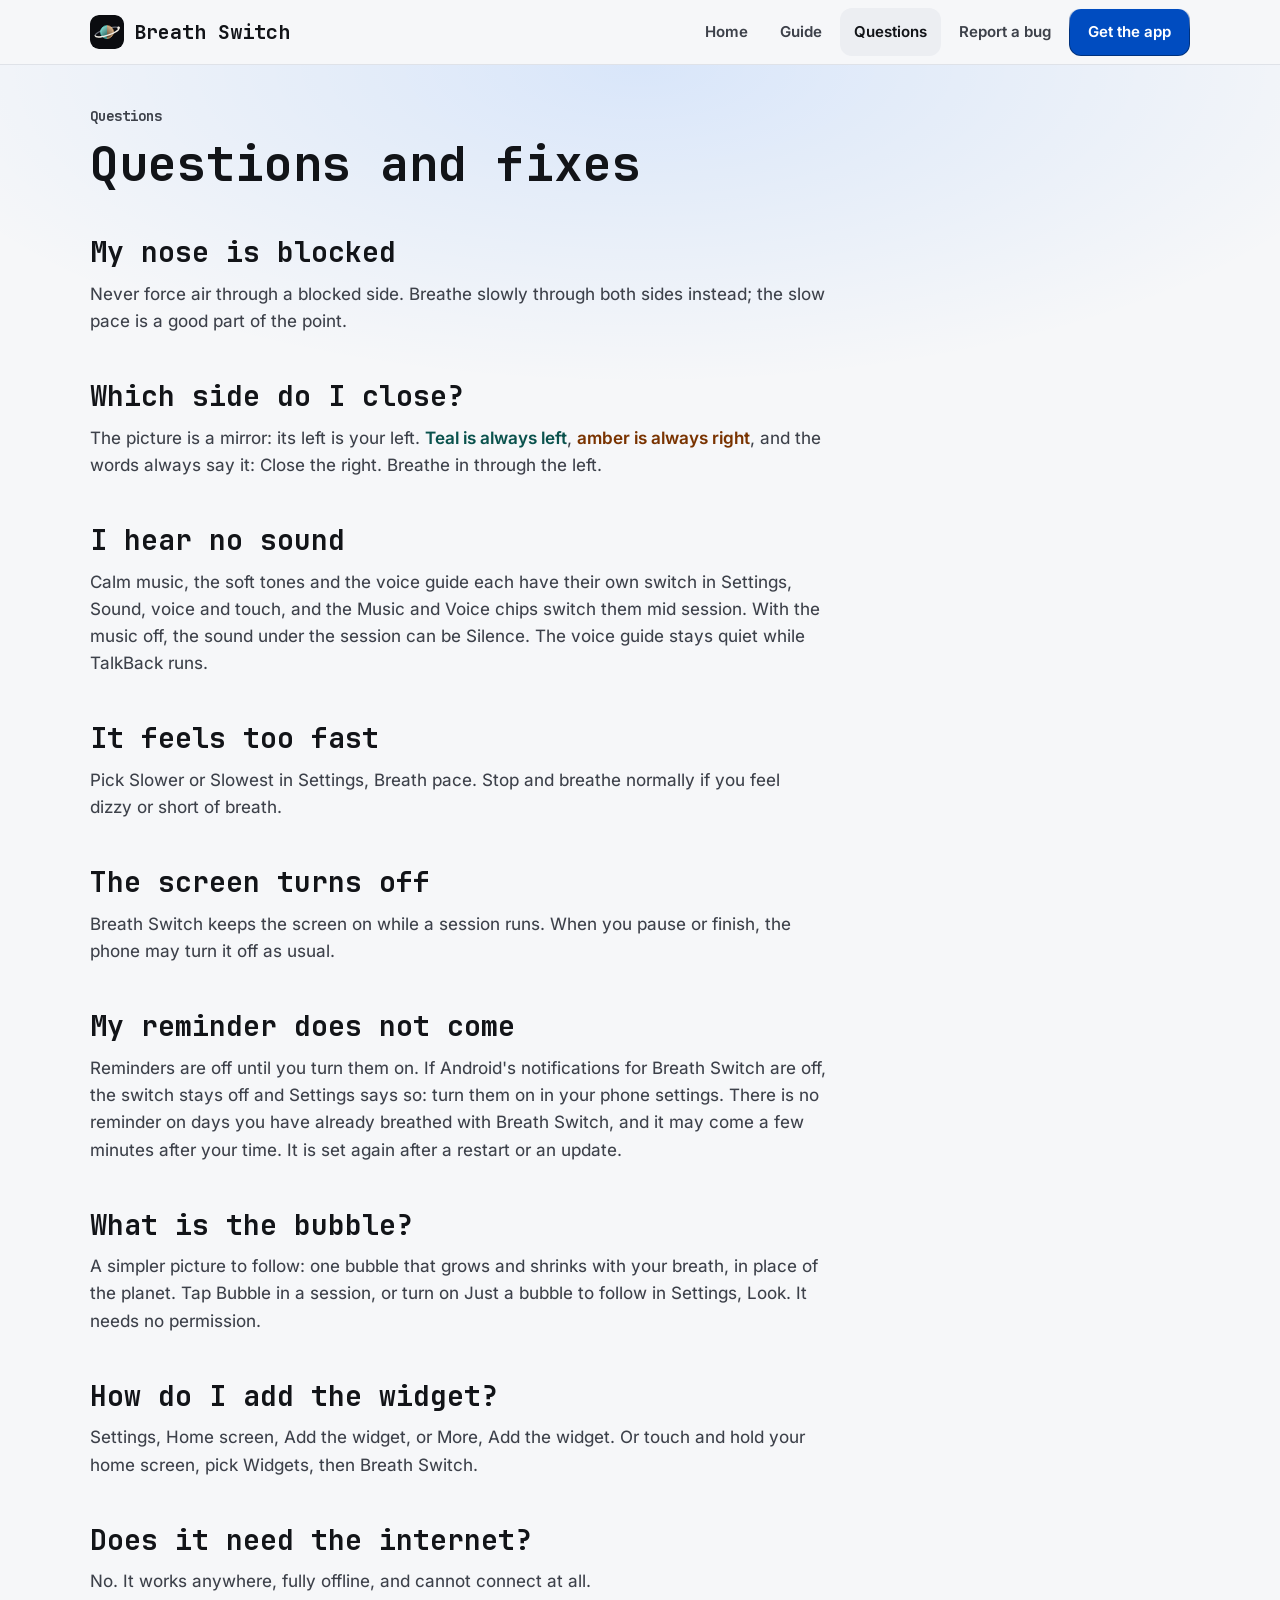
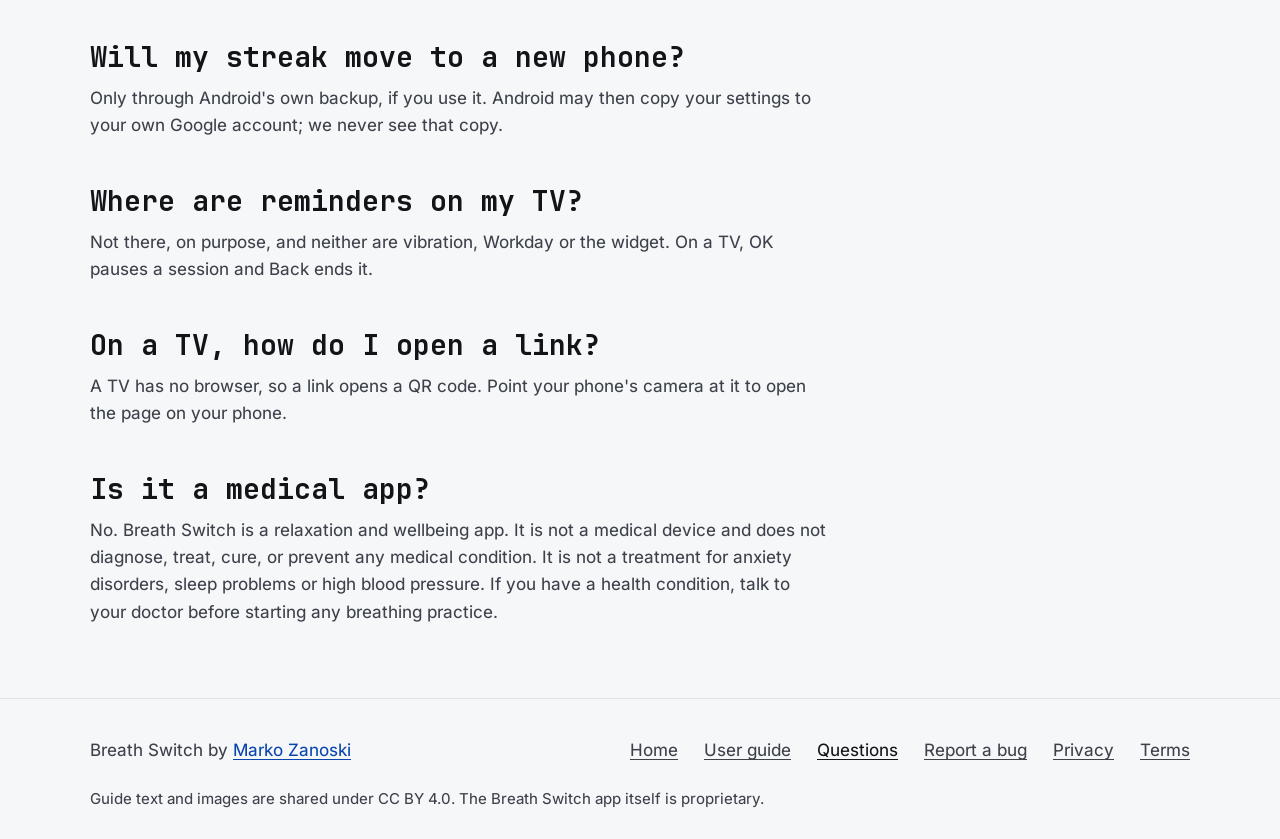
==== docs/faq.html @ 93f273fb "Breath Switch user guide and issue forms" ====
<!doctype html>
<html lang="en">
<head>
<meta charset="utf-8">
<meta name="viewport" content="width=device-width, initial-scale=1, viewport-fit=cover">
<title>Questions · Breath Switch user guide</title>
<meta name="description" content="Answers to common questions about Breath Switch, and what to try when something does not work.">
<meta name="theme-color" content="#f6f7f9" media="(prefers-color-scheme: light)">
<meta name="theme-color" content="#000000" media="(prefers-color-scheme: dark)">
<meta property="og:title" content="Questions · Breath Switch user guide">
<meta property="og:description" content="Answers to common questions about Breath Switch, and what to try when something does not work.">
<link rel="icon" href="img/icon.svg" type="image/svg+xml">
<link rel="preload" href="fonts/jetbrains-mono-bold.woff2" as="font" type="font/woff2" crossorigin>
<link rel="preload" href="fonts/inter-regular.woff2" as="font" type="font/woff2" crossorigin>
<style>:root {
color-scheme: light dark;
--zs-fill: #004cc0;
--zs-on-fill: #ffffff;
--zs-glow: #0068ff;
--zs-mono: "JetBrains Mono", ui-monospace, "SF Mono", Menlo, Consolas, monospace;
--zs-sans: "Inter", system-ui, -apple-system, "Segoe UI", Roboto, sans-serif;
--zs-fs: 1;
--zs-type-screen-title: calc(27px * var(--zs-fs));
--zs-type-app-bar-title: calc(22px * var(--zs-fs));
--zs-type-pro-headline: calc(22px * var(--zs-fs));
--zs-type-sheet-title: calc(18px * var(--zs-fs));
--zs-type-sheet-title-big: calc(22px * var(--zs-fs));
--zs-type-section-label: calc(13px * var(--zs-fs));
--zs-type-panel-value: calc(19px * var(--zs-fs));
--zs-type-number: calc(20px * var(--zs-fs));
--zs-type-version: calc(17px * var(--zs-fs));
--zs-type-body: calc(15px * var(--zs-fs));
--zs-type-key: calc(15px * var(--zs-fs));
--zs-type-key-main: calc(16px * var(--zs-fs));
--zs-type-header-key: calc(13px * var(--zs-fs));
--zs-type-item-name: calc(15px * var(--zs-fs));
--zs-type-feature-name: calc(15px * var(--zs-fs));
--zs-type-pitch: calc(14.5px * var(--zs-fs));
--zs-type-hint: calc(14px * var(--zs-fs));
--zs-type-small: calc(13.5px * var(--zs-fs));
--zs-type-feature-line: calc(13px * var(--zs-fs));
--zs-type-nav-label: calc(12.5px * var(--zs-fs));
--zs-type-chip: calc(12.5px * var(--zs-fs));
--zs-type-meta: calc(12.5px * var(--zs-fs));
--zs-type-axis: calc(12px * var(--zs-fs));
--zs-r-plate: 16px;
--zs-r-key: 14px;
--zs-r-key-focus-inner: 10px;
--zs-r-header-key: 12px;
--zs-r-icon-button: 12px;
--zs-r-row: 12px;
--zs-r-note: 12px;
--zs-r-theme-tile: 14px;
--zs-r-tile-preview: 9px;
--zs-r-feature-tile: 10px;
--zs-r-list-icon: 10px;
--zs-r-sheet-top: 24px;
--zs-r-grab: 4px;
--zs-r-pill: 999px;
--zs-r-chip: 999px;
--zs-r-switch: 999px;
--zs-key-h: 52px;
--zs-header-key-h: 48px;
--zs-touch: 48px;
--zs-row-h: 52px;
--zs-item-h: 56px;
--zs-nav-item-h: 56px;
--zs-pill-w: 60px;
--zs-pill-h: 32px;
--zs-pro-row-h: 60px;
--zs-content-max: 1100px;
--zs-press-ms: 70ms;
--zs-release-ms: 140ms;
--zs-look-ms: 250ms;
--zs-pill-ms: 200ms;
--zs-s0: 2px;
--zs-s1: 4px;
--zs-s2: 6px;
--zs-s3: 8px;
--zs-s4: 10px;
--zs-s5: 12px;
--zs-s6: 14px;
--zs-s7: 16px;
--zs-s8: 18px;
--zs-s9: 22px;
--zs-s10: 26px;
--zs-s11: 28px;
--zs-s12: 32px;
--zs-s13: 48px;
--zs-ground: #f6f7f9;
--zs-plate: #ffffff;
--zs-well: #eceef2;
--zs-line: #dfe2e8;
--zs-edge: #7b808c;
--zs-bevel: #ffffff;
--zs-text: #121418;
--zs-soft: #3d414a;
--zs-blue: #0a45ad;
--zs-on-blue: #ffffff;
--zs-ok: #0a5530;
--zs-warn: #5c3a00;
--zs-bad: #931313;
--zs-scrim: rgba(18,20,24,.38);
--zs-chosen: #e8f0ff;
--zs-on-chosen: #0a3f9e;
--zs-risky-fill: #fde8e7;
--zs-risky-text: #8a1010;
--zs-risky-line: #d42a20;
--zs-live-dot: #1a7f4b;
}
@media (prefers-color-scheme: dark) {
:root:not([data-look]), :root[data-look="auto"] {
--zs-ground: #000000;
--zs-plate: #0d0d10;
--zs-well: #16171b;
--zs-line: #24252b;
--zs-edge: #646771;
--zs-bevel: #34363e;
--zs-text: #ffffff;
--zs-soft: #b6b8c0;
--zs-blue: #7aaeff;
--zs-on-blue: #04132e;
--zs-ok: #6fdc9b;
--zs-warn: #f2c06b;
--zs-bad: #ff9d97;
--zs-scrim: rgba(0,0,0,.6);
--zs-chosen: #0a2350;
--zs-on-chosen: #ffffff;
--zs-risky-fill: #2a0d10;
--zs-risky-text: #ffb4ae;
--zs-risky-line: #ff5a4f;
--zs-live-dot: #3ecf8e;
}
}
:root[data-look="light"] {
color-scheme: light;
--zs-ground: #f6f7f9;
--zs-plate: #ffffff;
--zs-well: #eceef2;
--zs-line: #dfe2e8;
--zs-edge: #7b808c;
--zs-bevel: #ffffff;
--zs-text: #121418;
--zs-soft: #3d414a;
--zs-blue: #0a45ad;
--zs-on-blue: #ffffff;
--zs-ok: #0a5530;
--zs-warn: #5c3a00;
--zs-bad: #931313;
--zs-scrim: rgba(18,20,24,.38);
--zs-chosen: #e8f0ff;
--zs-on-chosen: #0a3f9e;
--zs-risky-fill: #fde8e7;
--zs-risky-text: #8a1010;
--zs-risky-line: #d42a20;
--zs-live-dot: #1a7f4b;
}
:root[data-look="dark"] {
color-scheme: dark;
--zs-ground: #111215;
--zs-plate: #18191d;
--zs-well: #1f2126;
--zs-line: #2a2c33;
--zs-edge: #6c707b;
--zs-bevel: #3a3d46;
--zs-text: #eceef2;
--zs-soft: #b5b8c1;
--zs-blue: #86b6ff;
--zs-on-blue: #04132e;
--zs-ok: #6fdc9b;
--zs-warn: #f2c06b;
--zs-bad: #ff9d97;
--zs-scrim: rgba(0,0,0,.55);
--zs-chosen: #0a2350;
--zs-on-chosen: #ffffff;
--zs-risky-fill: #2a0d10;
--zs-risky-text: #ffb4ae;
--zs-risky-line: #ff5a4f;
--zs-live-dot: #3ecf8e;
}
:root[data-look="black"] {
color-scheme: dark;
--zs-ground: #000000;
--zs-plate: #0d0d10;
--zs-well: #16171b;
--zs-line: #24252b;
--zs-edge: #646771;
--zs-bevel: #34363e;
--zs-text: #ffffff;
--zs-soft: #b6b8c0;
--zs-blue: #7aaeff;
--zs-on-blue: #04132e;
--zs-ok: #6fdc9b;
--zs-warn: #f2c06b;
--zs-bad: #ff9d97;
--zs-scrim: rgba(0,0,0,.6);
--zs-chosen: #0a2350;
--zs-on-chosen: #ffffff;
--zs-risky-fill: #2a0d10;
--zs-risky-text: #ffb4ae;
--zs-risky-line: #ff5a4f;
--zs-live-dot: #3ecf8e;
}
@media (prefers-reduced-motion: reduce) { :root { --zs-press-ms: 0ms; --zs-release-ms: 0ms; --zs-look-ms: 0ms; --zs-pill-ms: 0ms; } }
@font-face { font-family: Inter; src: url(fonts/inter-regular.woff2) format("woff2"); font-weight: 400; font-display: swap; }
@font-face { font-family: Inter; src: url(fonts/inter-semibold.woff2) format("woff2"); font-weight: 600; font-display: swap; }
@font-face { font-family: "JetBrains Mono"; src: url(fonts/jetbrains-mono-bold.woff2) format("woff2"); font-weight: 700; font-display: swap; }
:root, :root[data-look="light"] { --bs-left: #0a524d; --bs-right: #793300; }
@media (prefers-color-scheme: dark) { :root:not([data-look]), :root[data-look="auto"] { --bs-left: #7cf0e2; --bs-right: #ffc78a; } }
.left { color: var(--bs-left); font-weight: 600; }
.right { color: var(--bs-right); font-weight: 600; }
* { box-sizing: border-box; }
html { background: var(--zs-ground); scroll-behavior: smooth; -webkit-text-size-adjust: 100%; }
@media (prefers-reduced-motion: reduce) { html { scroll-behavior: auto; } }
body { margin: 0; color: var(--zs-text); background: var(--zs-ground); font: 400 1.0625rem/1.6 var(--zs-sans); -webkit-font-smoothing: antialiased; }
img, svg { display: block; max-width: 100%; }
a { color: var(--zs-blue); text-underline-offset: .2em; }
a:hover { text-decoration-thickness: 2px; }
:focus-visible { outline: 2px solid var(--zs-glow); outline-offset: 3px; border-radius: var(--zs-r-row); }
.skip { position: absolute; left: -999px; top: 8px; z-index: 20; background: var(--zs-fill); color: var(--zs-on-fill); padding: 12px 18px; border-radius: var(--zs-r-key); font-weight: 600; }
.skip:focus { left: 12px; }
.wrap { width: min(var(--zs-content-max), 100% - 40px); margin-inline: auto; }
h1, h2, .lbl { font-family: var(--zs-mono); font-weight: 700; letter-spacing: 0; margin: 0; }
h1, h2, h3 { text-wrap: balance; }
p, li, dd { text-wrap: pretty; }
h1 { font-size: clamp(2rem, 5.2vw, 3rem); line-height: 1.12; }
h2 { font-size: clamp(1.375rem, 3vw, 1.75rem); line-height: 1.2; margin: 44px 0 12px; }
h3, .h3 { font: 600 1.125rem/1.35 var(--zs-sans); margin: 0; }
.lbl { font-size: .875rem; color: var(--zs-soft); margin: 0 0 10px; }
p { margin: 0; }
p + p { margin-top: 12px; }
.bar { position: sticky; top: 0; z-index: 10; background: var(--zs-ground); border-bottom: 1px solid var(--zs-line); padding-top: env(safe-area-inset-top, 0px); }
.bar .wrap { display: flex; flex-wrap: wrap; align-items: center; justify-content: space-between; gap: 0 12px; min-height: 64px; padding-block: 8px; }
.brand { display: flex; align-items: center; gap: 10px; min-height: 48px; color: var(--zs-text); text-decoration: none; font: 700 1.25rem/1 var(--zs-mono); white-space: nowrap; }
.brand img { width: 34px; height: 34px; border-radius: 9px; }
.bar nav { display: flex; align-items: center; gap: 4px; }
.bar nav a { display: inline-flex; align-items: center; min-height: 48px; padding: 0 14px; border-radius: var(--zs-r-row); color: var(--zs-soft); font-weight: 600; font-size: .9375rem; text-decoration: none; white-space: nowrap; }
.bar nav a:hover, .bar nav a[aria-current] { color: var(--zs-text); background: var(--zs-well); }
@media (max-width: 760px) { .hide-s { display: none !important; } }
.key { display: inline-flex; align-items: center; justify-content: center; gap: 10px; min-height: var(--zs-key-h); padding: 0 22px; border-radius: var(--zs-r-key); border: 1px solid transparent; font: 600 1rem/1.2 var(--zs-sans); text-decoration: none; text-align: center; cursor: pointer; transition: transform var(--zs-release-ms) ease, filter var(--zs-release-ms) ease; }
.key:active { transform: scale(.97); transition-duration: var(--zs-press-ms); }
.key.filled, .bar nav a.key { color: var(--zs-on-fill); background: linear-gradient(var(--zs-fill), var(--zs-fill)) padding-box, linear-gradient(to bottom, rgba(255,255,255,.32), color-mix(in srgb, var(--zs-fill) 65%, #000) 45%) border-box; }
.key.filled:hover, .bar nav a.key:hover { color: var(--zs-on-fill); filter: brightness(1.08); }
.bar nav a.key { min-height: 48px; padding: 0 18px; border-radius: var(--zs-r-header-key); }
.key.tonal { color: var(--zs-text); background: linear-gradient(var(--zs-well), var(--zs-well)) padding-box, linear-gradient(to bottom, var(--zs-bevel), var(--zs-line) 45%) border-box; }
.keys { display: grid; gap: 10px; margin-top: 28px; max-width: 34rem; }
@media (min-width: 35em) { .keys { grid-auto-flow: column; grid-auto-columns: minmax(0, 1fr); } }
.plate { background: var(--zs-plate); border: 1px solid var(--zs-line); border-radius: var(--zs-r-plate); box-shadow: 0 1px 0 var(--zs-bevel) inset; }
.page { position: relative; isolation: isolate; padding-block: 40px 72px; }
.page::before { content: ""; position: absolute; inset: 0 0 auto; height: 320px; z-index: -1; pointer-events: none; background: radial-gradient(60% 100% at 50% 0%, color-mix(in srgb, var(--zs-glow) 12%, transparent), transparent); }
.lede { margin-top: 16px; max-width: 40rem; color: var(--zs-soft); font-size: clamp(1.0625rem, 1.8vw, 1.25rem); }
.doc { max-width: 46rem; overflow-wrap: break-word; }
.doc p, .doc li { color: var(--zs-soft); }
.doc strong, .doc b { color: var(--zs-text); font-weight: 600; }
.doc ul, .doc ol { padding-left: 1.3em; }
.doc li + li { margin-top: 6px; }
dl.rows { margin: 16px 0 0; padding: 4px 0; }
dl.rows > div { padding: 14px 18px; }
dl.rows > div + div { border-top: 1px solid var(--zs-line); }
dl.rows dt { font-weight: 600; color: var(--zs-text); }
dl.rows dd { margin: 2px 0 0; color: var(--zs-soft); }
.with-shot { display: grid; grid-template-columns: minmax(0, 1fr); gap: 24px; align-items: start; }
@media (min-width: 840px) { .with-shot { grid-template-columns: minmax(0, 1fr) 260px; gap: 56px; } .with-shot > figure { position: sticky; top: 88px; margin-top: 44px; } }
figure { margin: 0; }
figure img { width: 100%; height: auto; aspect-ratio: 9 / 20; border-radius: 20px; border: 1px solid var(--zs-line); background: var(--zs-plate); }
.with-shot > figure { max-width: 260px; }
figcaption { margin-top: 10px; font-weight: 600; }
figcaption span { display: block; font-weight: 400; color: var(--zs-soft); font-size: .9375rem; }
.shots { display: grid; gap: 16px; grid-template-columns: repeat(2, minmax(0, 1fr)); margin: 32px 0 0; padding: 0; list-style: none; }
@media (min-width: 840px) { .shots { grid-template-columns: repeat(4, minmax(0, 1fr)); gap: 24px; } }
figure.tv img { aspect-ratio: 16 / 9; border-radius: 14px; }
.tvshots { display: grid; gap: 20px; grid-template-columns: minmax(0, 1fr); margin: 24px 0 0; padding: 0; list-style: none; }
@media (min-width: 640px) { .tvshots { grid-template-columns: repeat(2, minmax(0, 1fr)); } }
.cards { display: grid; gap: 12px; margin-top: 24px; }
@media (min-width: 840px) { .cards { grid-template-columns: 1fr 1fr; } }
.card { padding: 22px; display: flex; flex-direction: column; gap: 6px; }
.card p { color: var(--zs-soft); }
.card .key { margin-top: auto; align-self: start; }
.card p:last-of-type { margin-bottom: 14px; }
.mail { color: var(--zs-text); }
.sr { position: absolute; width: 1px; height: 1px; overflow: hidden; clip-path: inset(50%); white-space: nowrap; }
footer { border-top: 1px solid var(--zs-line); padding: 28px 0 calc(28px + env(safe-area-inset-bottom, 0px)); color: var(--zs-soft); }
footer .wrap { display: flex; flex-wrap: wrap; gap: 12px 24px; justify-content: space-between; align-items: center; }
footer nav { display: flex; flex-wrap: wrap; gap: 2px; margin-inline: -12px; }
footer nav a { display: inline-flex; align-items: center; min-height: 48px; padding: 0 12px; color: var(--zs-soft); border-radius: var(--zs-r-row); }
footer nav a:hover, footer nav a[aria-current] { color: var(--zs-text); }
footer .lic { flex-basis: 100%; font-size: .9375rem; }
@media (min-width: 2200px) { html { font-size: 130%; } .wrap { width: min(1600px, 100% - 96px); } }
@media (min-width: 3200px) { html { font-size: 180%; } .wrap { width: min(2400px, 100% - 160px); } }
@media (prefers-reduced-motion: reduce) { .key { transition: none; } .key:active { transform: none; } }</style>
</head>
<body>
<a class="skip" href="#main">Skip to content</a>
<header class="bar">
  <div class="wrap">
    <a class="brand" href="index.html"><img src="img/icon.svg" alt="" width="34" height="34"><span>Breath Switch</span></a>
    <nav aria-label="Guide pages"><a class="hide-s" href="index.html">Home</a><a class="hide-s" href="guide.html">Guide</a><a class="hide-s" href="faq.html" aria-current="page">Questions</a><a class="hide-s" href="report.html">Report a bug</a><a class="key" href="https://play.google.com/store/apps/details?id=com.zanoshky.breathswitch">Get the app</a></nav>
  </div>
</header>
<main id="main" class="page">
  <div class="wrap">

    <div class="doc">
    <p class="lbl">Questions</p>
    <h1>Questions and fixes</h1>

    <h2>My nose is blocked</h2>
    <p>Never force air through a blocked side. Breathe slowly through both sides instead; the slow pace is a good part of the point.</p>

    <h2>Which side do I close?</h2>
    <p>The picture is a mirror: its left is your left. <span class="left">Teal is always left</span>, <span class="right">amber is always right</span>, and the words always say it: Close the right. Breathe in through the left.</p>

    <h2>I hear no sound</h2>
    <p>Calm music, the soft tones and the voice guide each have their own switch in Settings, Sound, voice and touch, and the Music and Voice chips switch them mid session. With the music off, the sound under the session can be Silence. The voice guide stays quiet while TalkBack runs.</p>

    <h2>It feels too fast</h2>
    <p>Pick Slower or Slowest in Settings, Breath pace. Stop and breathe normally if you feel dizzy or short of breath.</p>

    <h2>The screen turns off</h2>
    <p>Breath Switch keeps the screen on while a session runs. When you pause or finish, the phone may turn it off as usual.</p>

    <h2>My reminder does not come</h2>
    <p>Reminders are off until you turn them on. If Android's notifications for Breath Switch are off, the switch stays off and Settings says so: turn them on in your phone settings. There is no reminder on days you have already breathed with Breath Switch, and it may come a few minutes after your time. It is set again after a restart or an update.</p>

    <h2>What is the bubble?</h2>
    <p>A simpler picture to follow: one bubble that grows and shrinks with your breath, in place of the planet. Tap Bubble in a session, or turn on Just a bubble to follow in Settings, Look. It needs no permission.</p>

    <h2>How do I add the widget?</h2>
    <p>Settings, Home screen, Add the widget, or More, Add the widget. Or touch and hold your home screen, pick Widgets, then Breath Switch.</p>

    <h2>Does it need the internet?</h2>
    <p>No. It works anywhere, fully offline, and cannot connect at all.</p>

    <h2>Will my streak move to a new phone?</h2>
    <p>Only through Android's own backup, if you use it. Android may then copy your settings to your own Google account; we never see that copy.</p>

    <h2>Where are reminders on my TV?</h2>
    <p>Not there, on purpose, and neither are vibration, Workday or the widget. On a TV, OK pauses a session and Back ends it.</p>

    <h2>On a TV, how do I open a link?</h2>
    <p>A TV has no browser, so a link opens a QR code. Point your phone's camera at it to open the page on your phone.</p>

    <h2>Is it a medical app?</h2>
    <p>No. Breath Switch is a relaxation and wellbeing app. It is not a medical device and does not diagnose, treat, cure, or prevent any medical condition. It is not a treatment for anxiety disorders, sleep problems or high blood pressure. If you have a health condition, talk to your doctor before starting any breathing practice.</p>
    </div>

  </div>
</main>
<footer>
  <div class="wrap">
    <span>Breath Switch by <a href="https://zanoski.com">Marko Zanoski</a></span>
    <nav aria-label="Footer"><a href="https://breathswitch.zanoski.com">Home</a><a href="index.html">User guide</a><a href="faq.html" aria-current="page">Questions</a><a href="report.html">Report a bug</a><a href="https://breathswitch.zanoski.com/privacy">Privacy</a><a href="https://breathswitch.zanoski.com/terms">Terms</a></nav>
    <p class="lic">Guide text and images are shared under CC BY 4.0. The Breath Switch app itself is proprietary.</p>
  </div>
</footer>
</body>
</html>
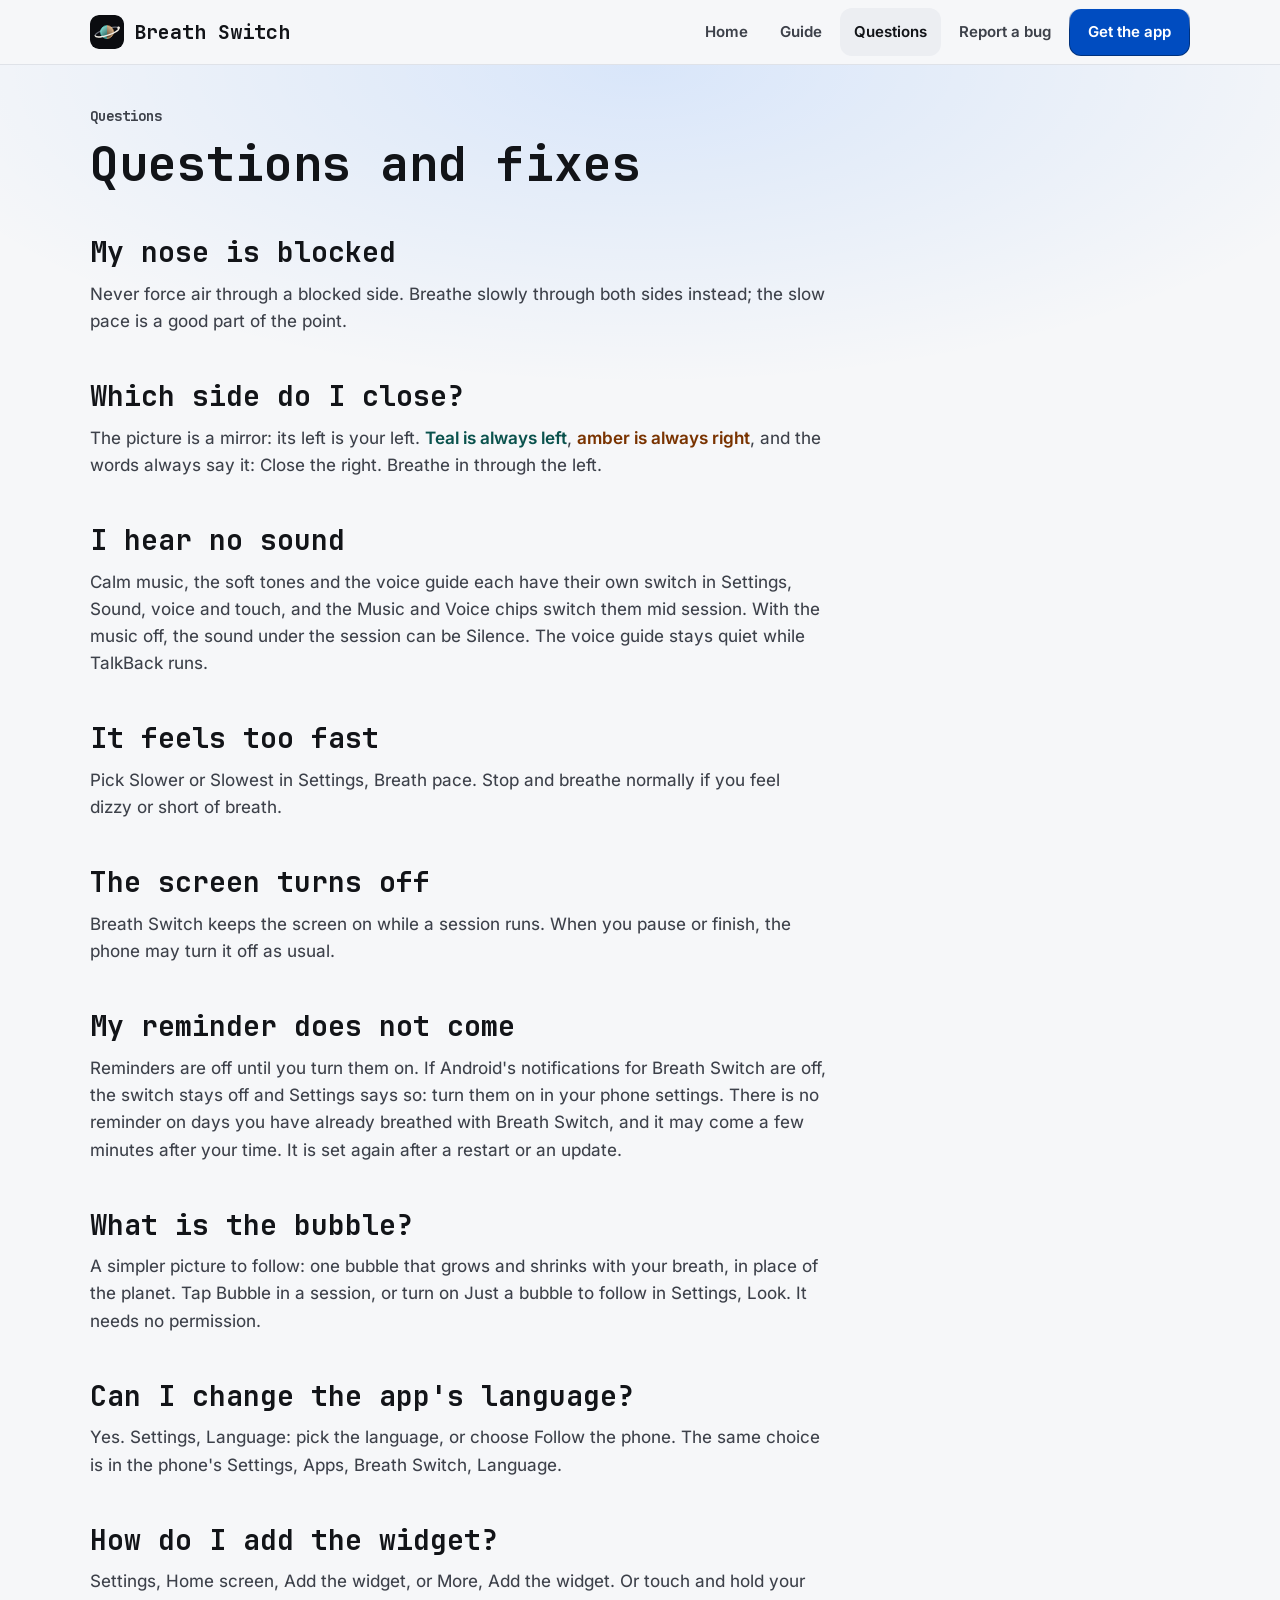
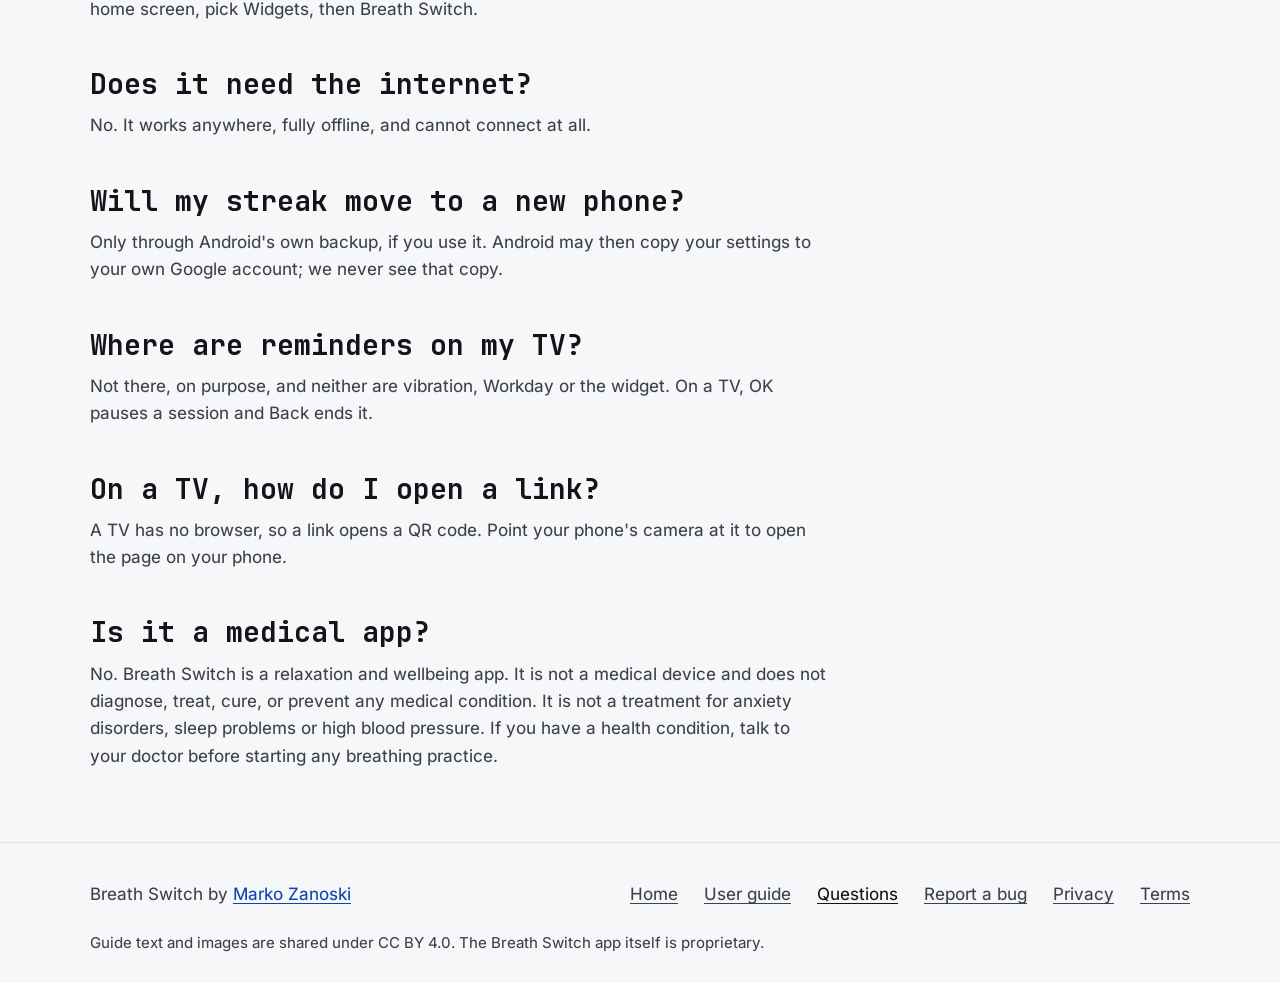
==== commit 87b5f07e: "Guide: Settings, Language row and a question on changing the app's language (1.15)" ====
--- a/docs/faq.html
+++ b/docs/faq.html
@@ -294,7 +294,7 @@
 <header class="bar">
   <div class="wrap">
     <a class="brand" href="index.html"><img src="img/icon.svg" alt="" width="34" height="34"><span>Breath Switch</span></a>
-    <nav aria-label="Guide pages"><a class="hide-s" href="index.html">Home</a><a class="hide-s" href="guide.html">Guide</a><a class="hide-s" href="faq.html" aria-current="page">Questions</a><a class="hide-s" href="report.html">Report a bug</a><a class="key" href="https://play.google.com/store/apps/details?id=com.zanoshky.breathswitch">Get the app</a></nav>
+    <nav aria-label="Guide pages"><a class="hide-s" href="index.html">Home</a><a class="hide-s" href="guide.html">Guide</a><a class="hide-s" href="faq.html" aria-current="page">Questions</a><a class="hide-s" href="report.html">Report a bug</a><a class="key" href="https://play.google.com/store/apps/details?id=com.zanoshky.breathswitch&amp;referrer=utm_source%3Dgithub-guide%26utm_medium%3Dreferral%26utm_campaign%3Dbreath-switch-2026-11">Get the app</a></nav>
   </div>
 </header>
 <main id="main" class="page">
@@ -325,6 +325,8 @@
     <h2>What is the bubble?</h2>
     <p>A simpler picture to follow: one bubble that grows and shrinks with your breath, in place of the planet. Tap Bubble in a session, or turn on Just a bubble to follow in Settings, Look. It needs no permission.</p>
 
+    <h2>Can I change the app's language?</h2>
+    <p>Yes. Settings, Language: pick the language, or choose Follow the phone. The same choice is in the phone's Settings, Apps, Breath Switch, Language.</p>
     <h2>How do I add the widget?</h2>
     <p>Settings, Home screen, Add the widget, or More, Add the widget. Or touch and hold your home screen, pick Widgets, then Breath Switch.</p>
 
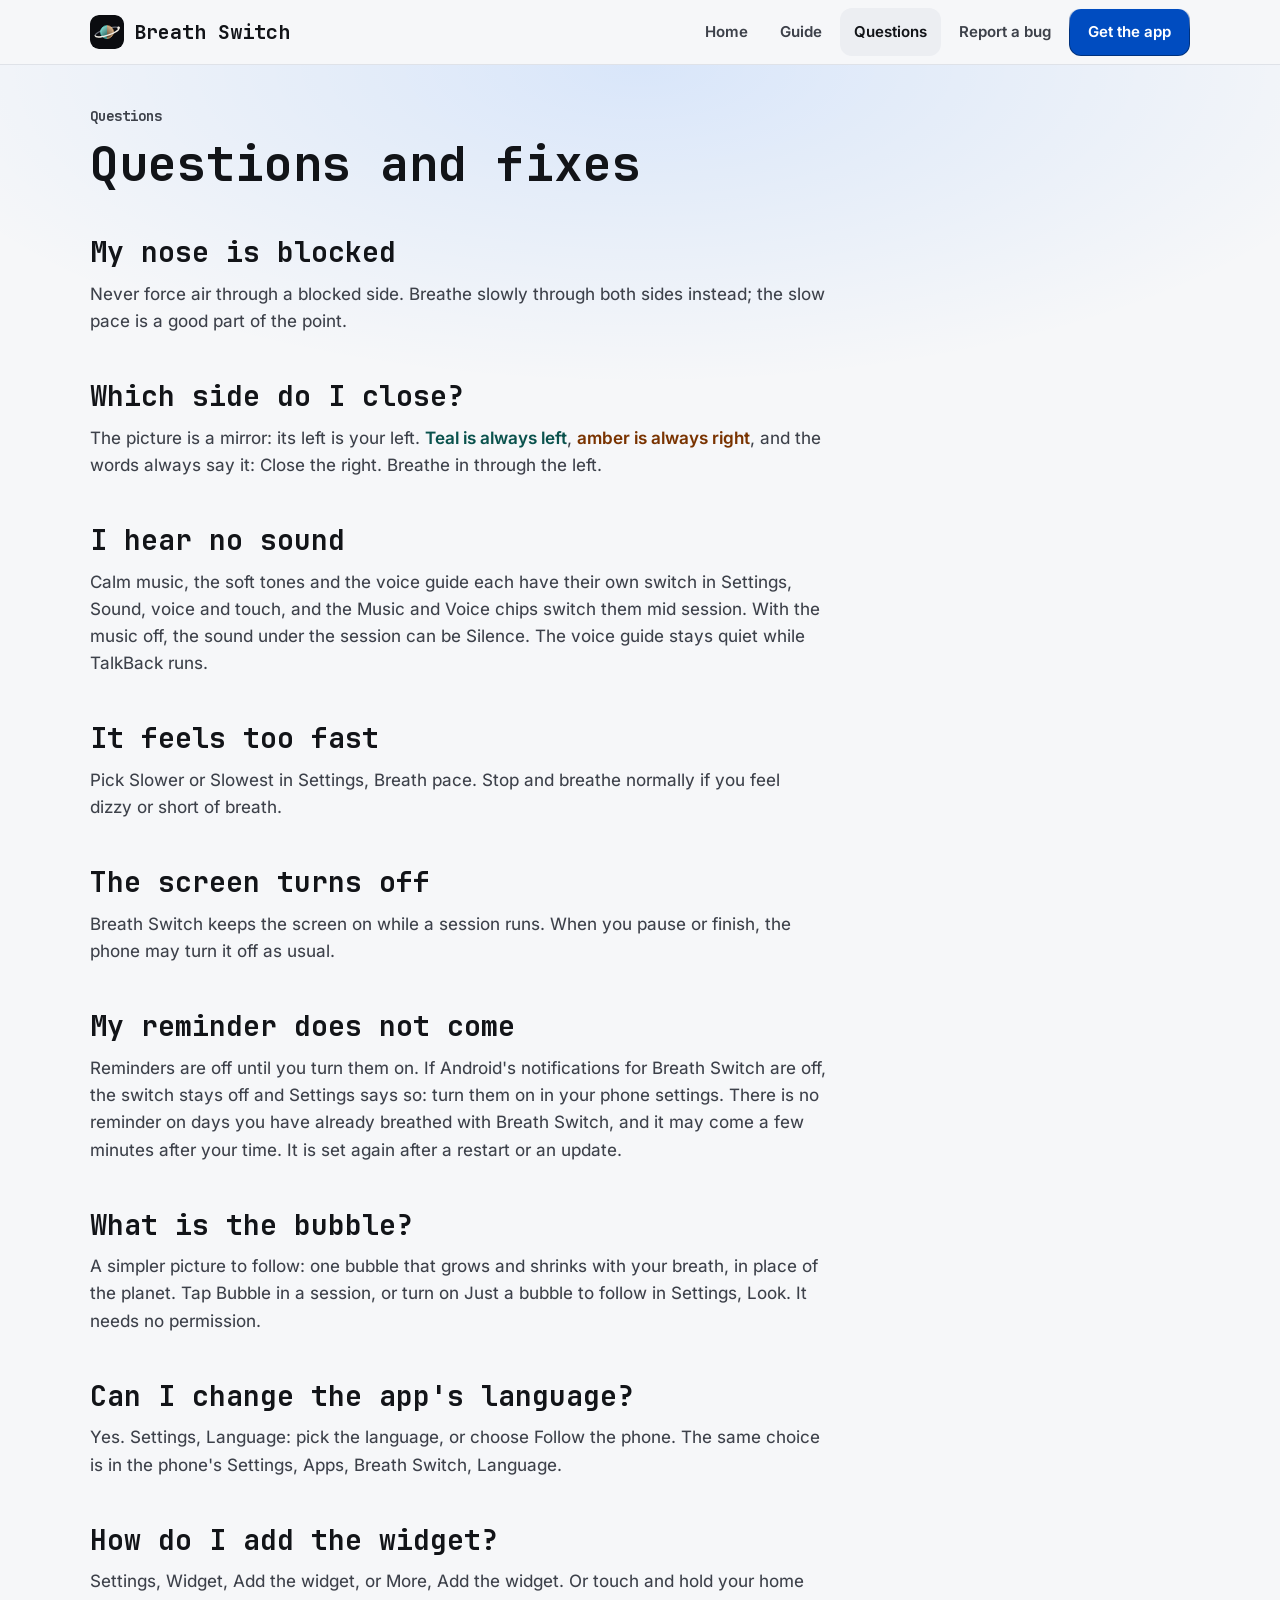
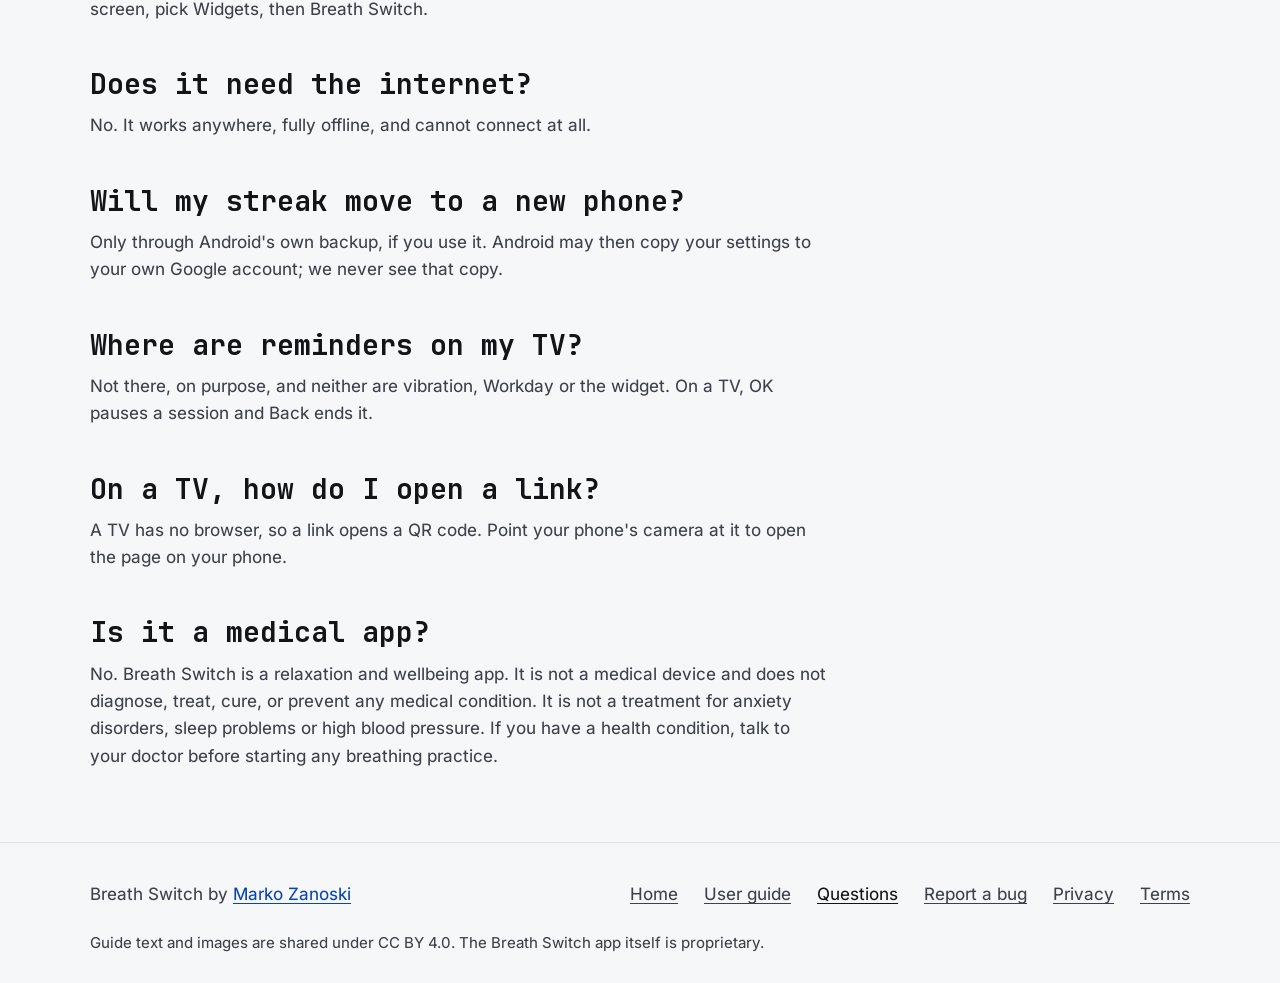
==== commit 3fb89b74: "Guide: New in 1.16, Settings hub with Widget and About pages, Privacy, Help and About last" ====
--- a/docs/faq.html
+++ b/docs/faq.html
@@ -328,7 +328,7 @@
     <h2>Can I change the app's language?</h2>
     <p>Yes. Settings, Language: pick the language, or choose Follow the phone. The same choice is in the phone's Settings, Apps, Breath Switch, Language.</p>
     <h2>How do I add the widget?</h2>
-    <p>Settings, Home screen, Add the widget, or More, Add the widget. Or touch and hold your home screen, pick Widgets, then Breath Switch.</p>
+    <p>Settings, Widget, Add the widget, or More, Add the widget. Or touch and hold your home screen, pick Widgets, then Breath Switch.</p>
 
     <h2>Does it need the internet?</h2>
     <p>No. It works anywhere, fully offline, and cannot connect at all.</p>
